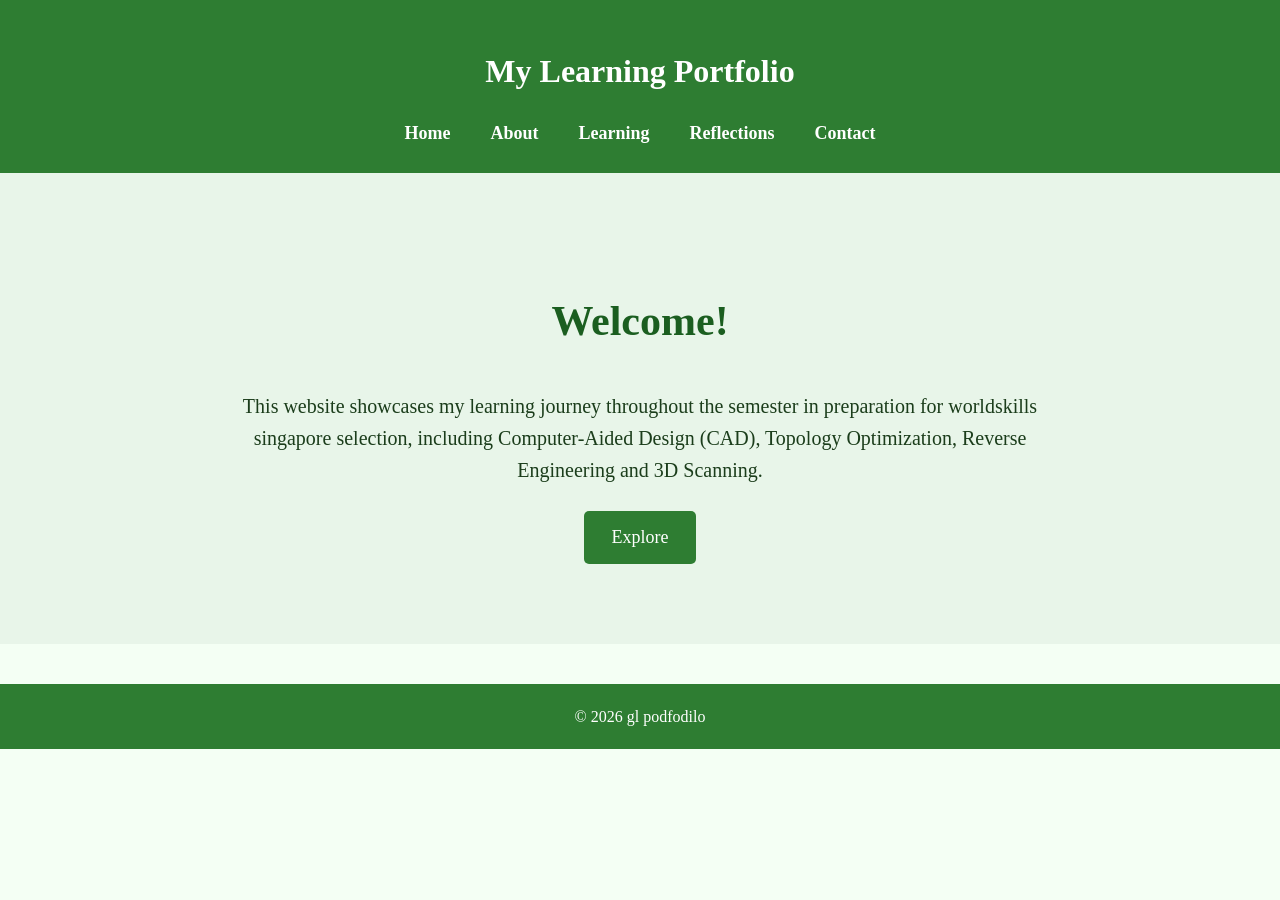
==== index.html @ 3678e687 "Update index.html" ====
<!DOCTYPE html>
<html lang="en">
<head>
<meta charset="UTF-8">
<meta name="viewport" content="width=device-width, initial-scale=1.0">
<title>My Learning Portfolio</title>
<link rel="stylesheet" href="style.css">
</head>

<body>

<header>
    <h1>My Learning Portfolio</h1>

    <nav>
        <a href="index.html">Home</a>
        <a href="about.html">About</a>
        <a href="learning.html">Learning</a>
        <a href="reflections.html">Reflections</a>
        <a href="contact.html">Contact</a>
    </nav>
</header>

<section class="hero">
    <h2>Welcome!</h2>

    <p>
        This website showcases my learning journey throughout the semester in preparation for worldskills singapore selection,
        including Computer-Aided Design (CAD), Topology Optimization,
        Reverse Engineering and 3D Scanning.
    </p>

    <a href="learning.html" class="button">Explore </a>
</section>

<footer>
    © 2026 gl podfodilo
</footer>

</body>
</html>
---- style.css ----
/* General Page */
body{
    font-family: "Times New Roman", Times, serif;
    margin:0;
    background:#f4fff4;
    color:#1b3d1b;
    line-height:1.6;
}

/* Header */
header{
    background:#2e7d32;
    color:white;
    text-align:center;
    padding:25px;
}

/* Navigation */
nav{
    margin-top:15px;
}

nav a{
    color:white;
    text-decoration:none;
    margin:0 18px;
    font-size:18px;
    font-weight:bold;
}

nav a:hover{
    color:#c8e6c9;
}

/* Hero Section */
.hero{
    text-align:center;
    padding:80px 20px;
    background:#e8f5e9;
}

.hero h2{
    font-size:42px;
    color:#1b5e20;
}

.hero p{
    font-size:20px;
    width:70%;
    margin:auto;
}

/* Main Content */
.container{
    width:80%;
    margin:auto;
    padding:40px 20px;
}

/* Cards */
.card{
    background:white;
    border-left:8px solid #2e7d32;
    padding:25px;
    margin:25px 0;
    border-radius:8px;
    box-shadow:0 4px 10px rgba(0,0,0,0.1);
}

/* Images */
.card img{
    width:100%;
    max-height:250px;
    object-fit:cover;
    border-radius:8px;
    margin-bottom:15px;
}

/* Profile Picture */
.profile{
    display:block;
    margin:20px auto;
    width:220px;
    border-radius:50%;
    border:5px solid #2e7d32;
}

/* Buttons */
.button{
    display:inline-block;
    margin-top:25px;
    background:#2e7d32;
    color:white;
    padding:12px 28px;
    text-decoration:none;
    border-radius:5px;
    font-size:18px;
}

.button:hover{
    background:#1b5e20;
}

/* Footer */
footer{
    background:#2e7d32;
    color:white;
    text-align:center;
    padding:20px;
    margin-top:40px;
}
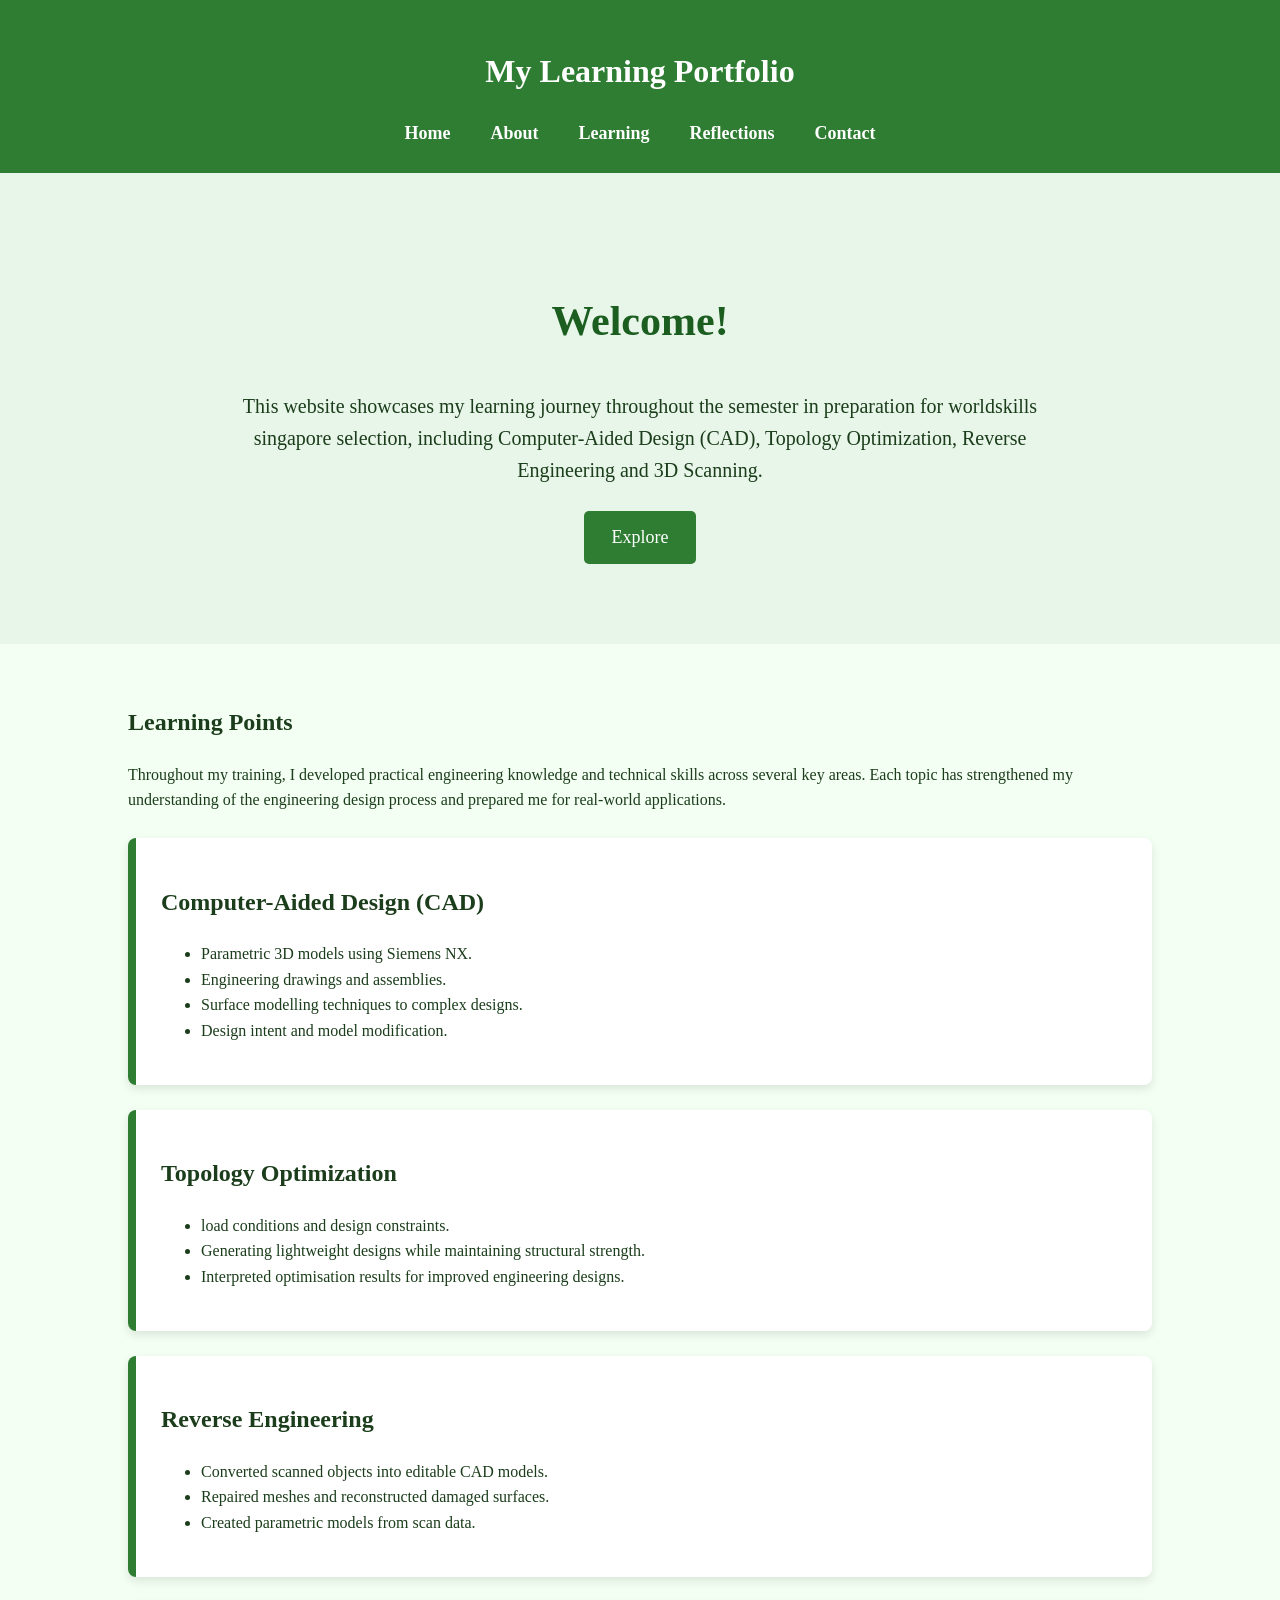
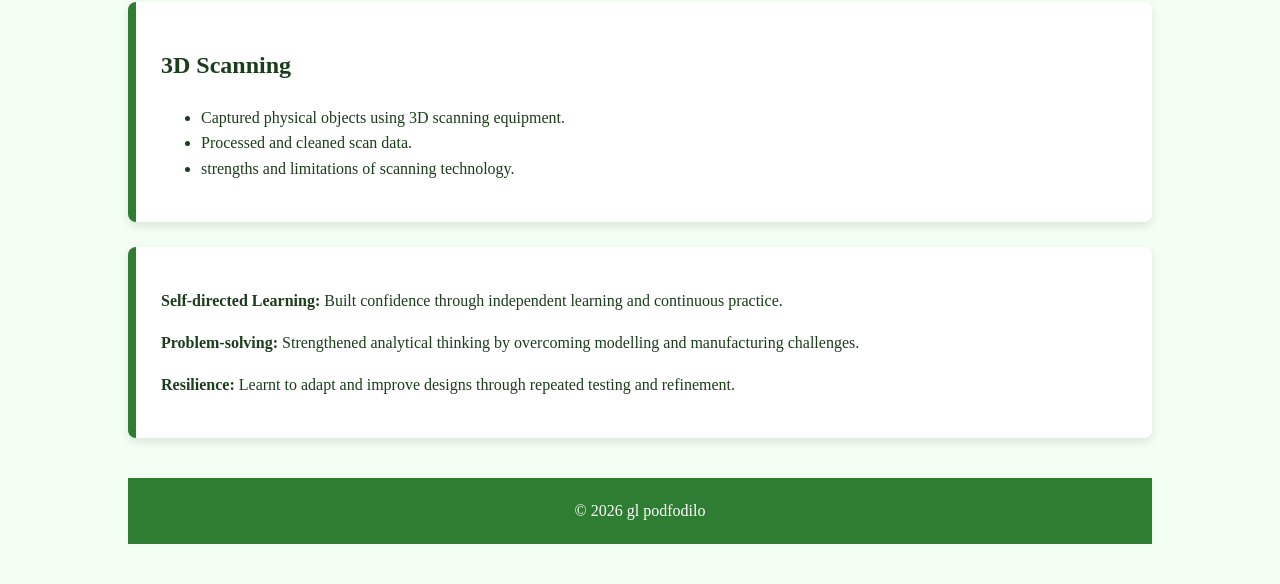
==== commit bf0a7a9b: "Update index.html" ====
--- a/index.html
+++ b/index.html
@@ -30,9 +30,67 @@
         Reverse Engineering and 3D Scanning.
     </p>
 
-    <a href="learning.html" class="button">Explore </a>
+    <a href="reflections.html" class="button">Explore </a>
 </section>
 
+<div class="container">
+
+    <h2>Learning Points</h2>
+
+    <p>
+        Throughout my training, I developed practical engineering knowledge and
+        technical skills across several key areas. Each topic has strengthened my
+        understanding of the engineering design process and prepared me for
+        real-world applications.
+    </p>
+
+    <div class="card">
+        <h2>Computer-Aided Design (CAD)</h2>
+        <ul>
+            <li>Parametric 3D models using Siemens NX.</li>
+            <li>Engineering drawings and assemblies.</li>
+            <li>Surface modelling techniques to complex designs.</li>
+            <li>Design intent and model modification.</li>
+        </ul>
+    </div>
+
+    <div class="card">
+        <h2>Topology Optimization</h2>
+        <ul>
+            <li>load conditions and design constraints.</li>
+            <li>Generating lightweight designs while maintaining structural strength.</li>
+            <li>Interpreted optimisation results for improved engineering designs.</li>
+        </ul>
+    </div>
+
+    <div class="card">
+        <h2>Reverse Engineering</h2>
+        <ul>
+            <li>Converted scanned objects into editable CAD models.</li>
+            <li>Repaired meshes and reconstructed damaged surfaces.</li>
+            <li>Created parametric models from scan data.</li>
+        </ul>
+    </div>
+
+    <div class="card">
+        <h2>3D Scanning</h2>
+        <ul>
+            <li>Captured physical objects using 3D scanning equipment.</li>
+            <li>Processed and cleaned scan data.</li>
+            <li>strengths and limitations of scanning technology.</li>
+        </ul>
+    </div>
+
+    <div class="card">
+      
+        <p><strong>Self-directed Learning:</strong> Built confidence through independent learning and continuous practice.</p>
+
+        <p><strong>Problem-solving:</strong> Strengthened analytical thinking by overcoming modelling and manufacturing challenges.</p>
+
+        <p><strong>Resilience:</strong> Learnt to adapt and improve designs through repeated testing and refinement.</p>
+
+    </div>
+    
 <footer>
     © 2026 gl podfodilo
 </footer>
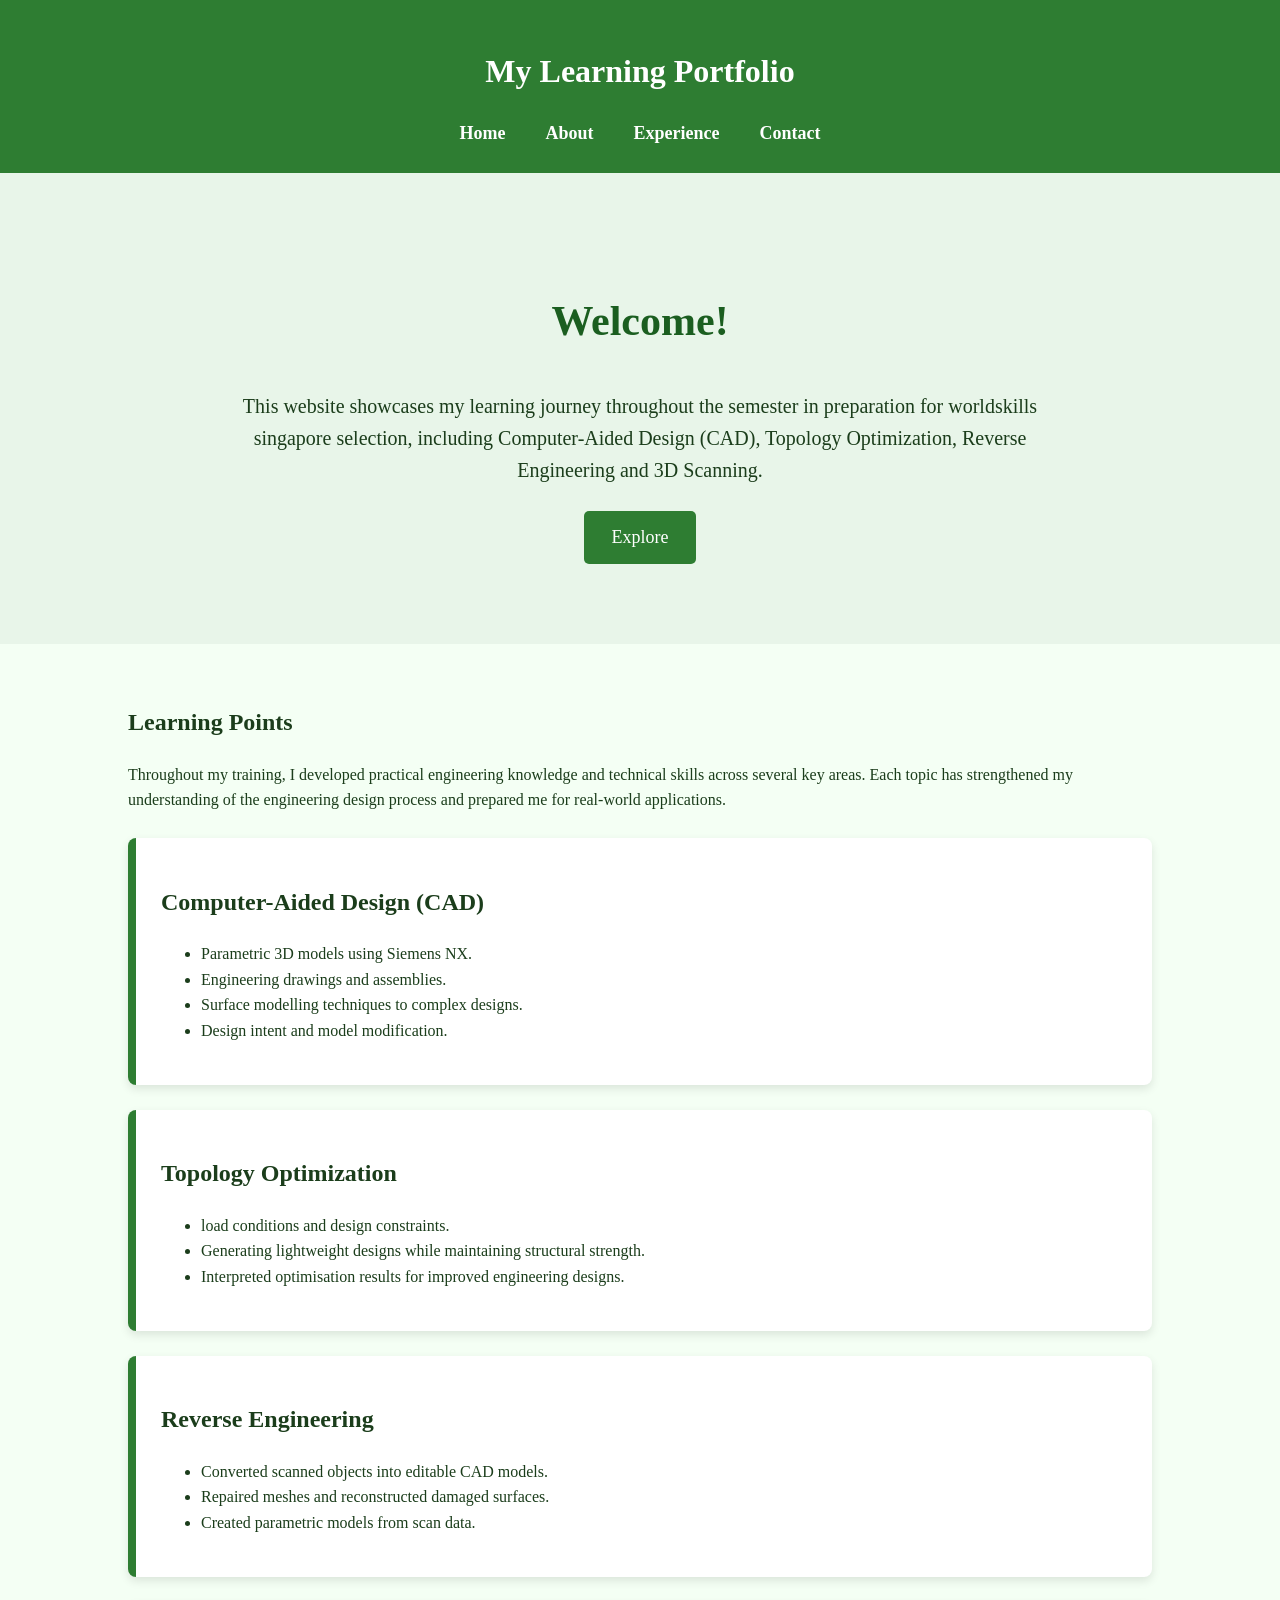
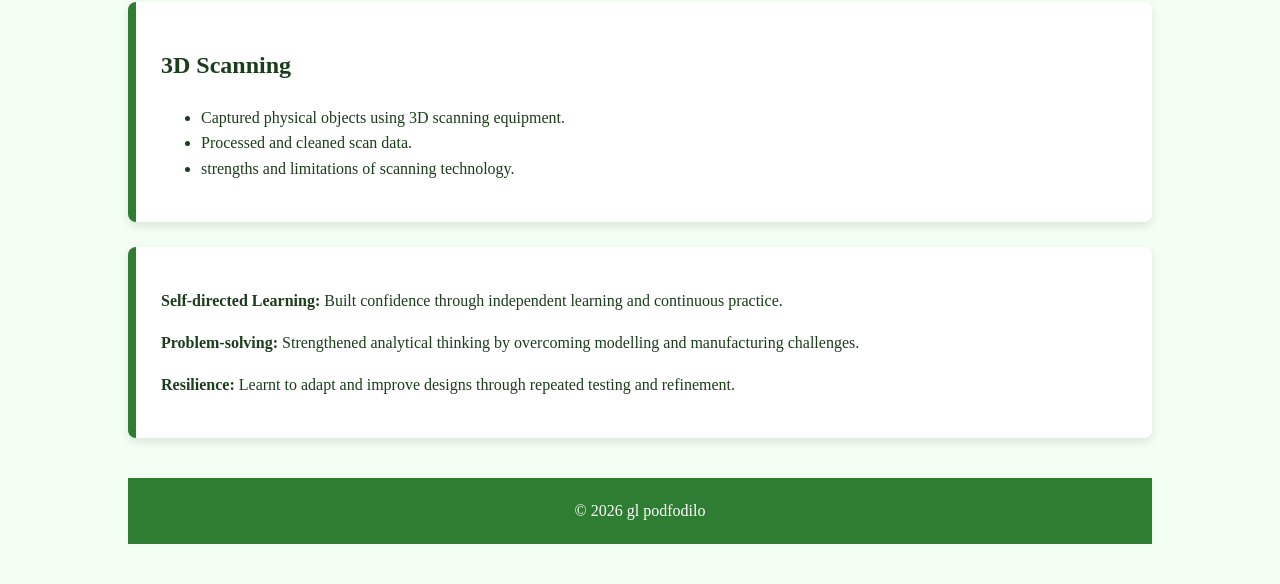
==== commit 36e4062f: "Update index.html" ====
--- a/index.html
+++ b/index.html
@@ -15,8 +15,7 @@
     <nav>
         <a href="index.html">Home</a>
         <a href="about.html">About</a>
-        <a href="learning.html">Learning</a>
-        <a href="reflections.html">Reflections</a>
+        <a href="reflections.html">Experience</a>
         <a href="contact.html">Contact</a>
     </nav>
 </header>
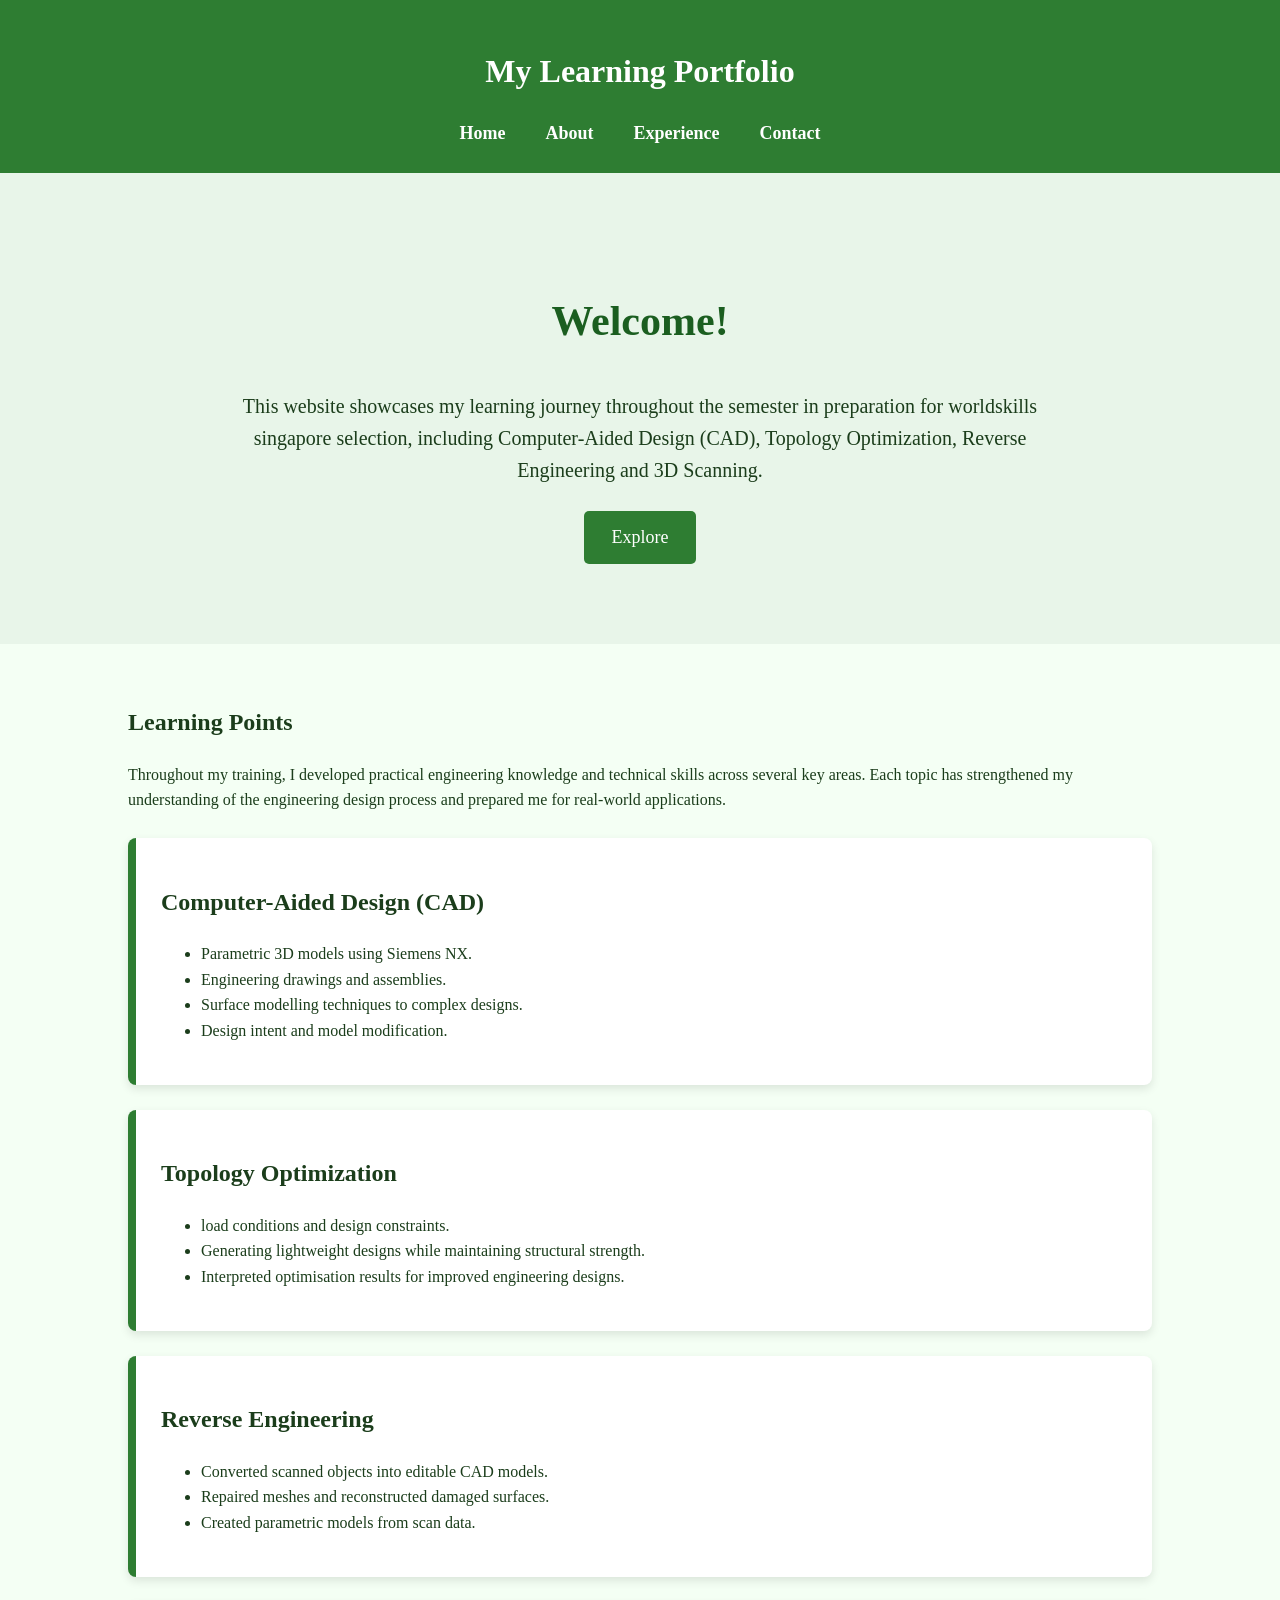
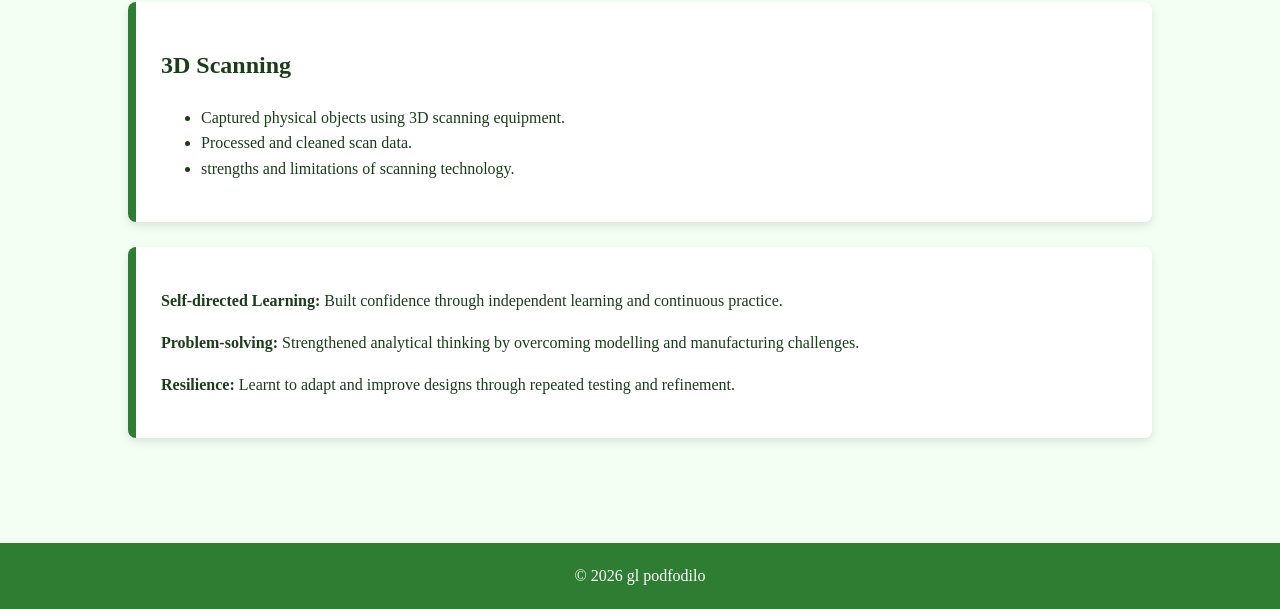
==== commit 2cd92968: "Update index.html" ====
--- a/index.html
+++ b/index.html
@@ -89,7 +89,7 @@
         <p><strong>Resilience:</strong> Learnt to adapt and improve designs through repeated testing and refinement.</p>
 
     </div>
-    
+</div>   
 <footer>
     © 2026 gl podfodilo
 </footer>
--- a/style.css
+++ b/style.css
@@ -13,6 +13,13 @@
     color:white;
     text-align:center;
     padding:25px;
+}
+
+/*images*/
+.full-image{
+    width:100%;
+    height:auto;
+    display:block;
 }
 
 /* Navigation */
@@ -67,14 +74,6 @@
     box-shadow:0 4px 10px rgba(0,0,0,0.1);
 }
 
-/* Images */
-.card img{
-    width:100%;
-    max-height:250px;
-    object-fit:cover;
-    border-radius:8px;
-    margin-bottom:15px;
-}
 
 /* Profile Picture */
 .profile{
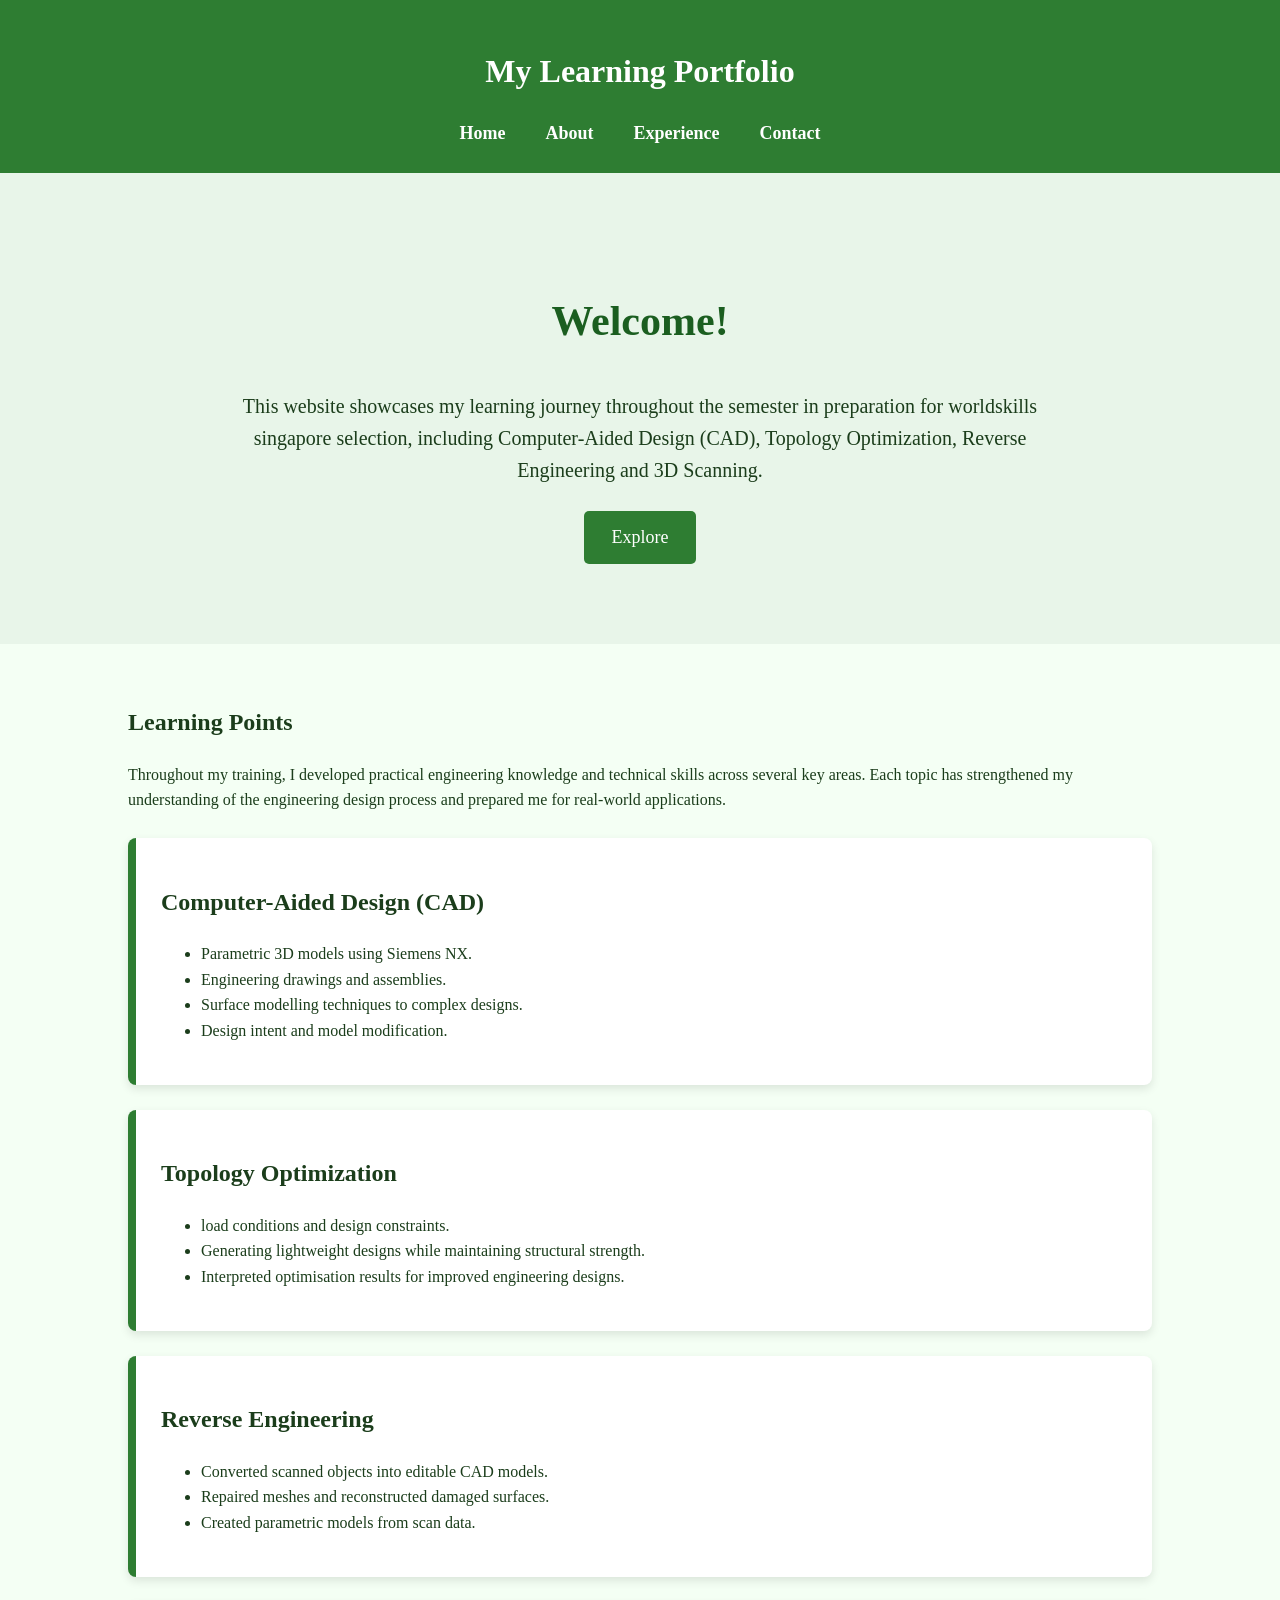
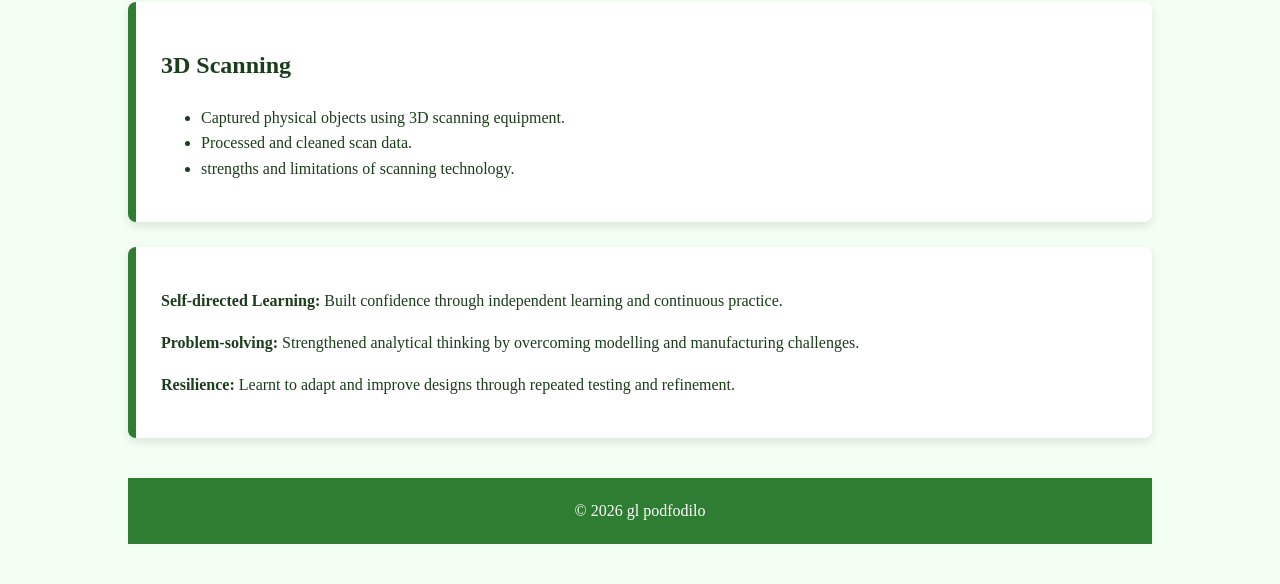
==== commit 935f0ac7: "Update index.html" ====
--- a/index.html
+++ b/index.html
@@ -89,7 +89,7 @@
         <p><strong>Resilience:</strong> Learnt to adapt and improve designs through repeated testing and refinement.</p>
 
     </div>
-</div>   
+    
 <footer>
     © 2026 gl podfodilo
 </footer>
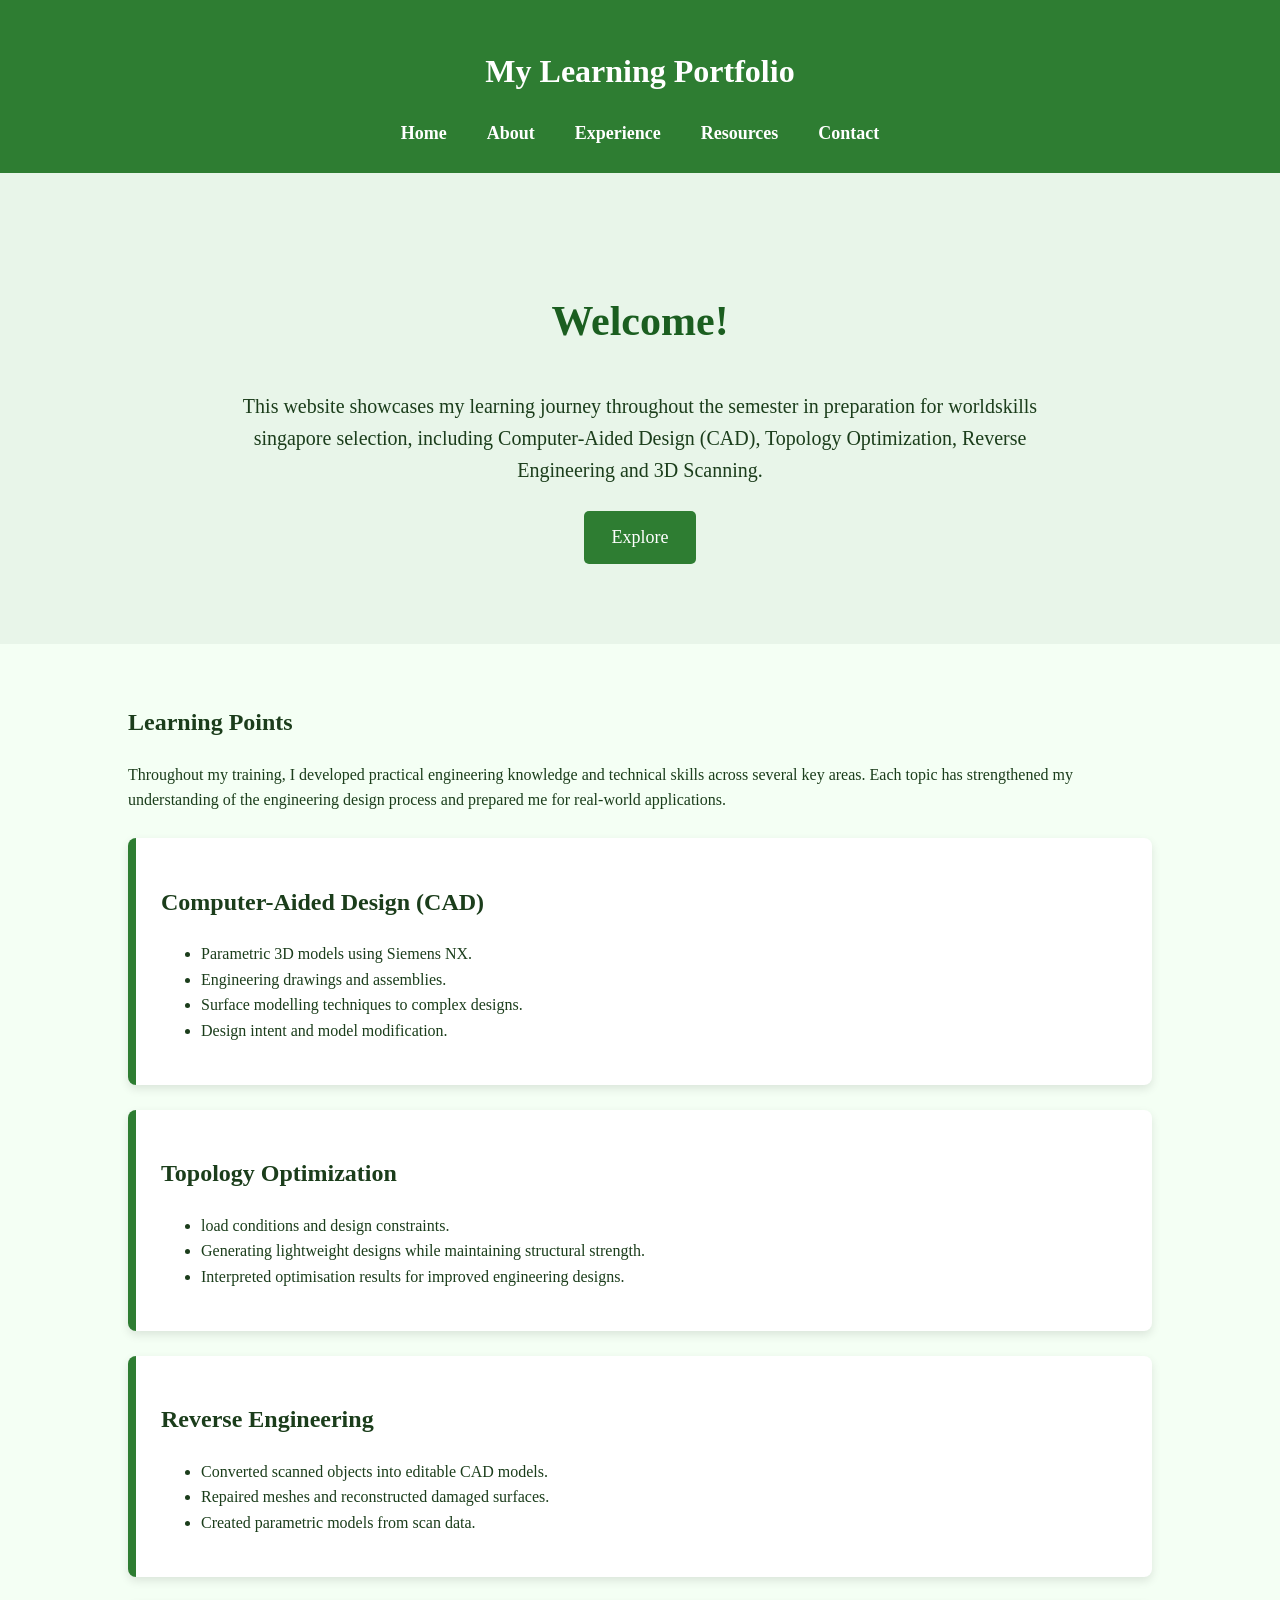
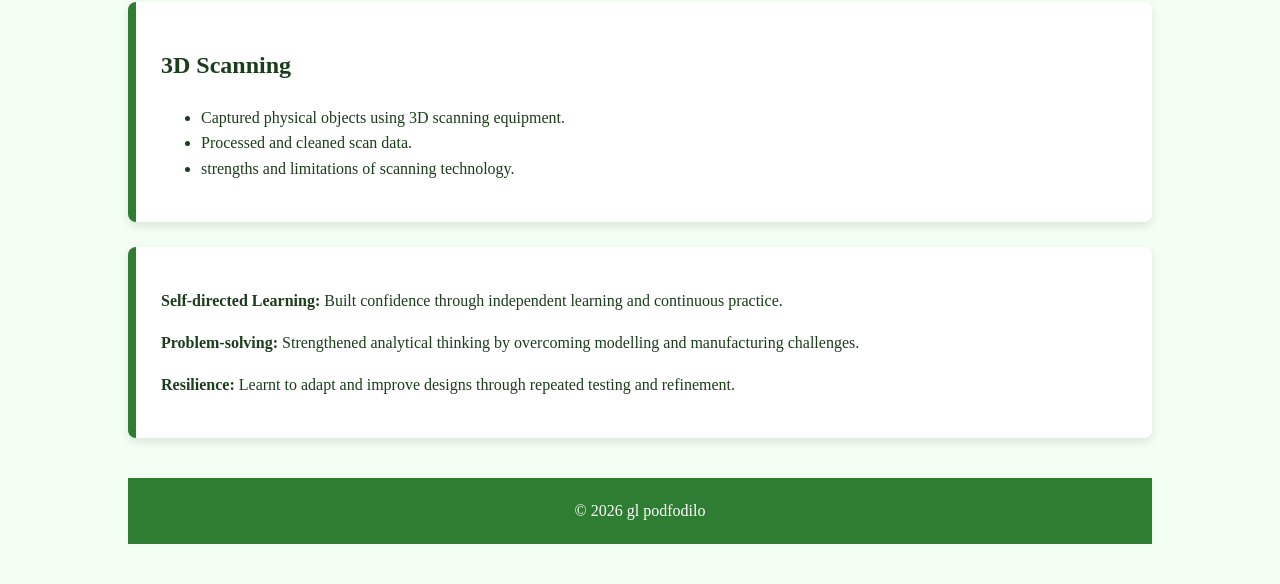
==== commit 43db880c: "Update index.html" ====
--- a/index.html
+++ b/index.html
@@ -11,13 +11,14 @@
 
 <header>
     <h1>My Learning Portfolio</h1>
-
-    <nav>
-        <a href="index.html">Home</a>
-        <a href="about.html">About</a>
-        <a href="reflections.html">Experience</a>
-        <a href="contact.html">Contact</a>
-    </nav>
+<nav>
+<a href="index.html">Home</a>
+<a href="about.html">About</a>
+<a href="reflections.html">Experience</a>
+<a href="resources.html">Resources</a>
+<a href="contact.html">Contact</a>
+</nav>
+    
 </header>
 
 <section class="hero">
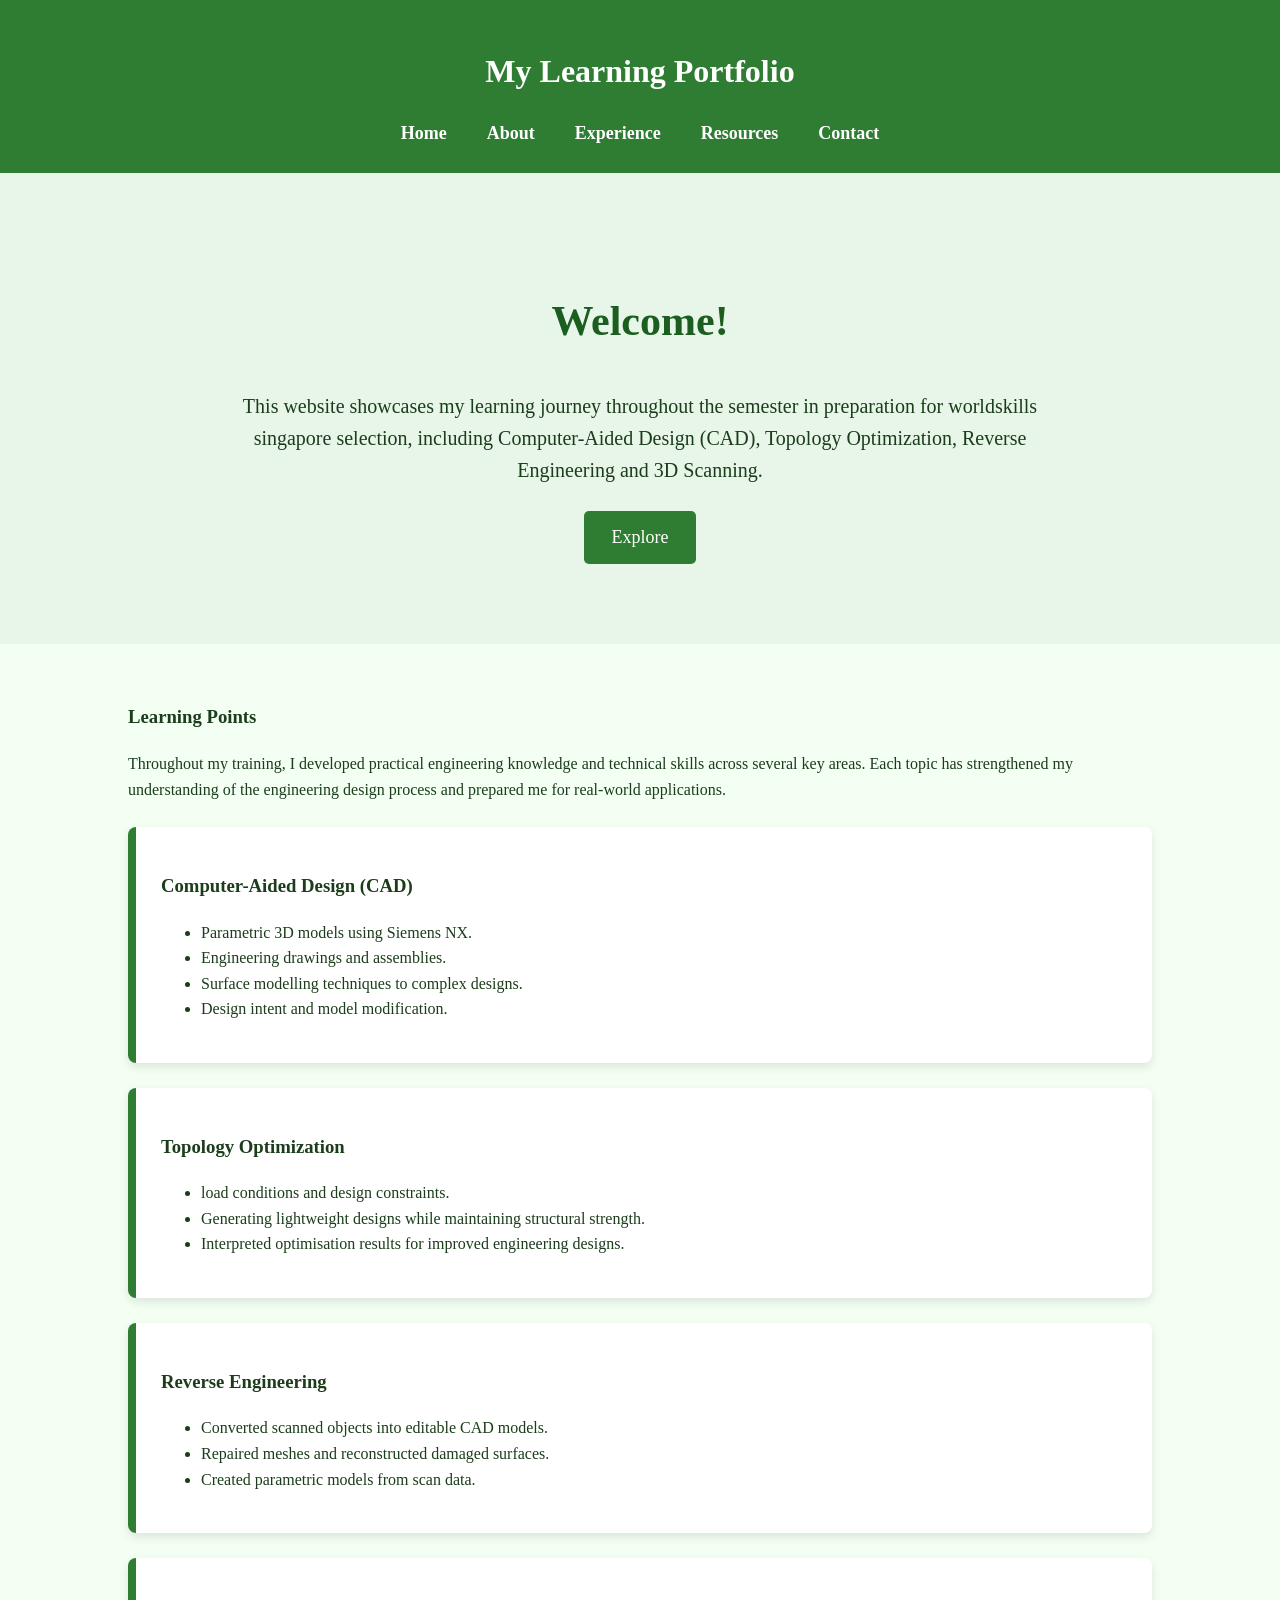
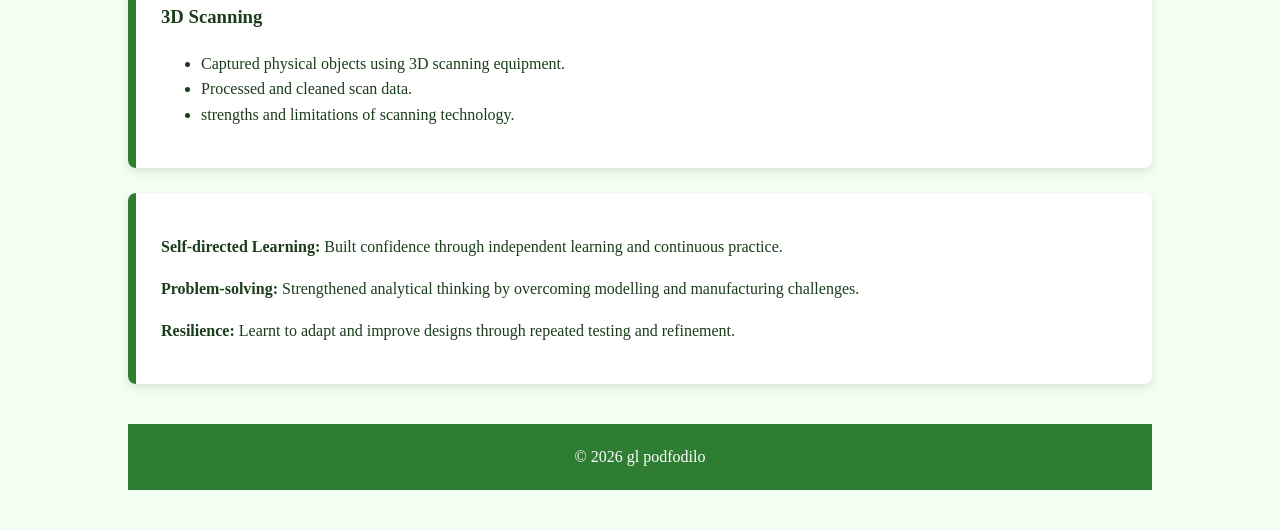
==== commit 3ebca0a0: "Update index.html" ====
--- a/index.html
+++ b/index.html
@@ -35,7 +35,7 @@
 
 <div class="container">
 
-    <h2>Learning Points</h2>
+    <h3>Learning Points</h3>
 
     <p>
         Throughout my training, I developed practical engineering knowledge and
@@ -45,7 +45,7 @@
     </p>
 
     <div class="card">
-        <h2>Computer-Aided Design (CAD)</h2>
+        <h3>Computer-Aided Design (CAD)</h3>
         <ul>
             <li>Parametric 3D models using Siemens NX.</li>
             <li>Engineering drawings and assemblies.</li>
@@ -55,7 +55,7 @@
     </div>
 
     <div class="card">
-        <h2>Topology Optimization</h2>
+        <h3>Topology Optimization</h3>
         <ul>
             <li>load conditions and design constraints.</li>
             <li>Generating lightweight designs while maintaining structural strength.</li>
@@ -64,7 +64,7 @@
     </div>
 
     <div class="card">
-        <h2>Reverse Engineering</h2>
+        <h3>Reverse Engineering</h3>
         <ul>
             <li>Converted scanned objects into editable CAD models.</li>
             <li>Repaired meshes and reconstructed damaged surfaces.</li>
@@ -73,7 +73,7 @@
     </div>
 
     <div class="card">
-        <h2>3D Scanning</h2>
+        <h3>3D Scanning</h3>
         <ul>
             <li>Captured physical objects using 3D scanning equipment.</li>
             <li>Processed and cleaned scan data.</li>
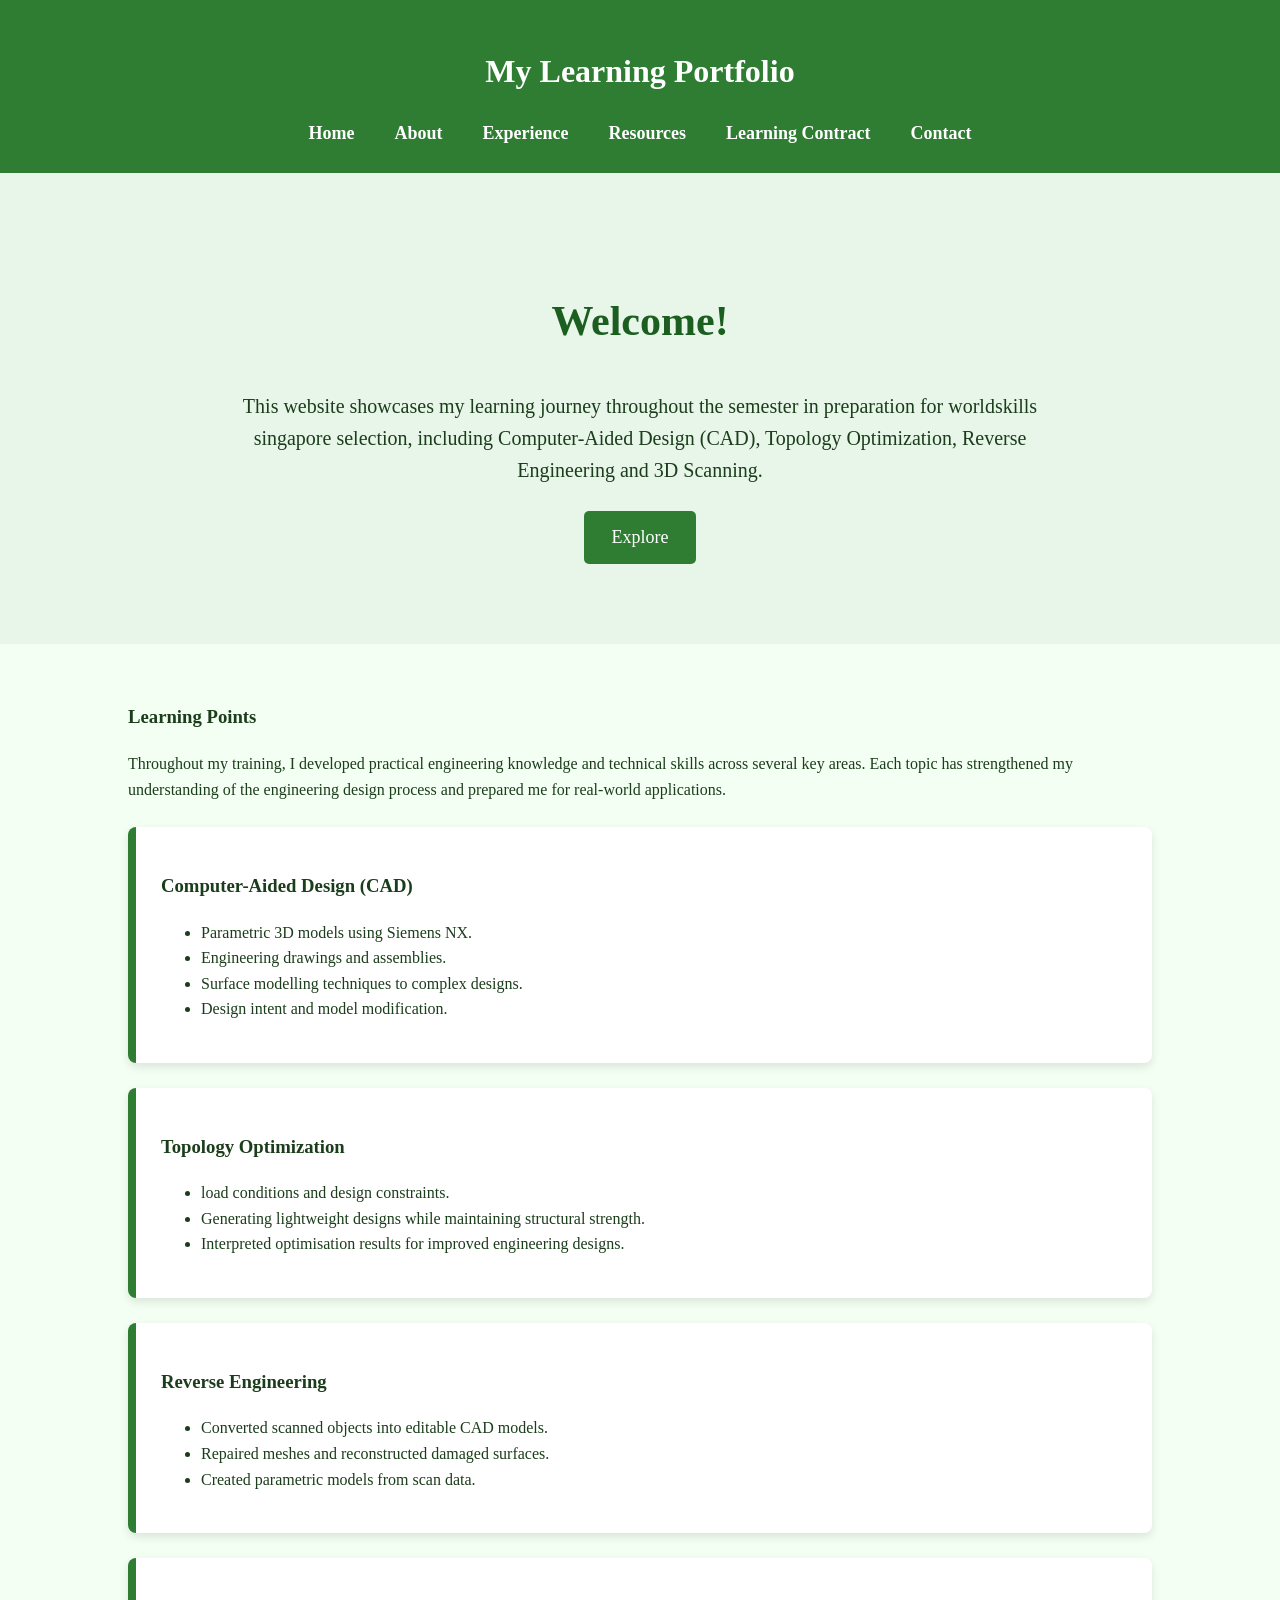
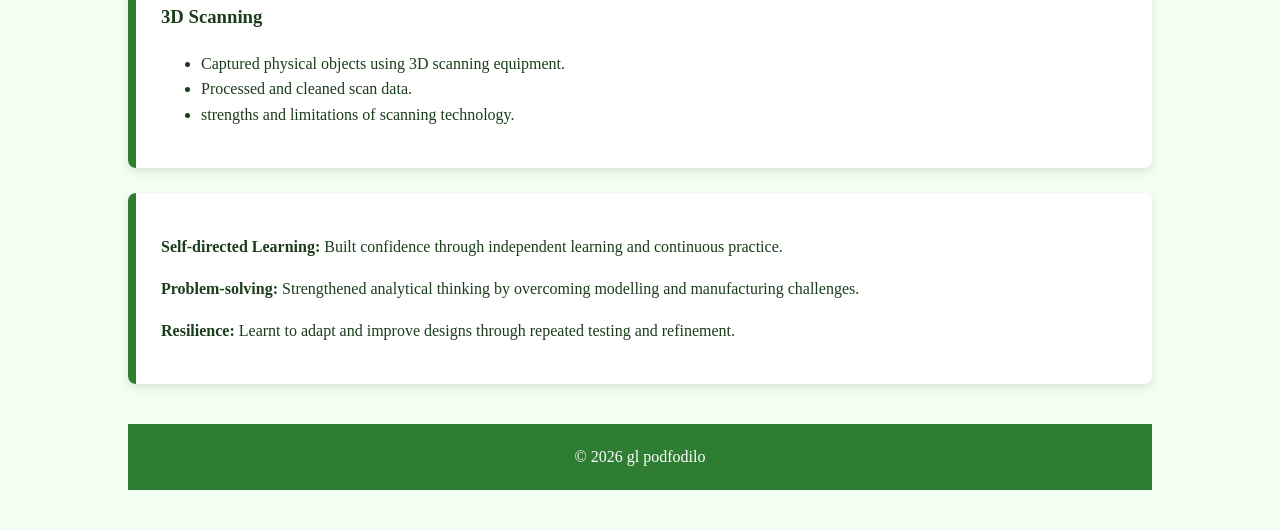
==== commit 9021732e: "Update index.html" ====
--- a/index.html
+++ b/index.html
@@ -16,6 +16,7 @@
 <a href="about.html">About</a>
 <a href="reflections.html">Experience</a>
 <a href="resources.html">Resources</a>
+<a href="learning-contract.html">Learning Contract</a>
 <a href="contact.html">Contact</a>
 </nav>
     
